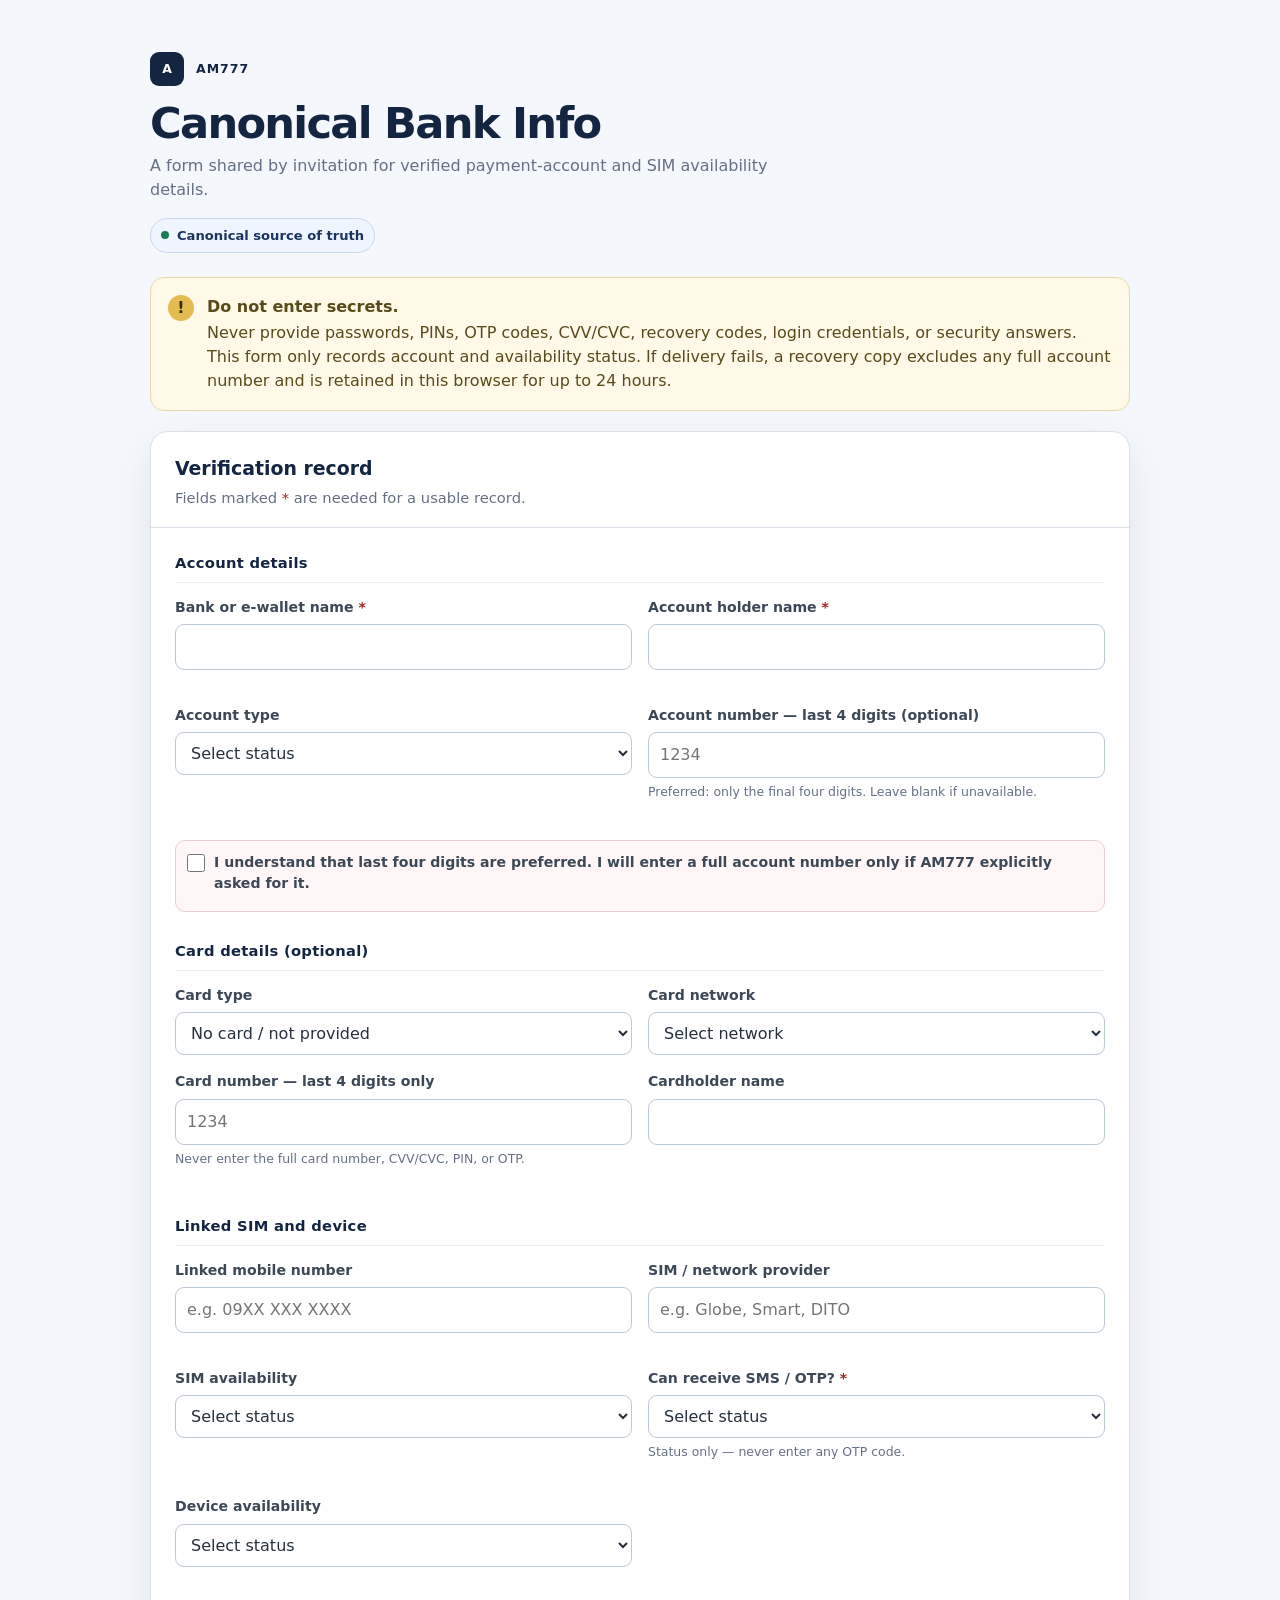
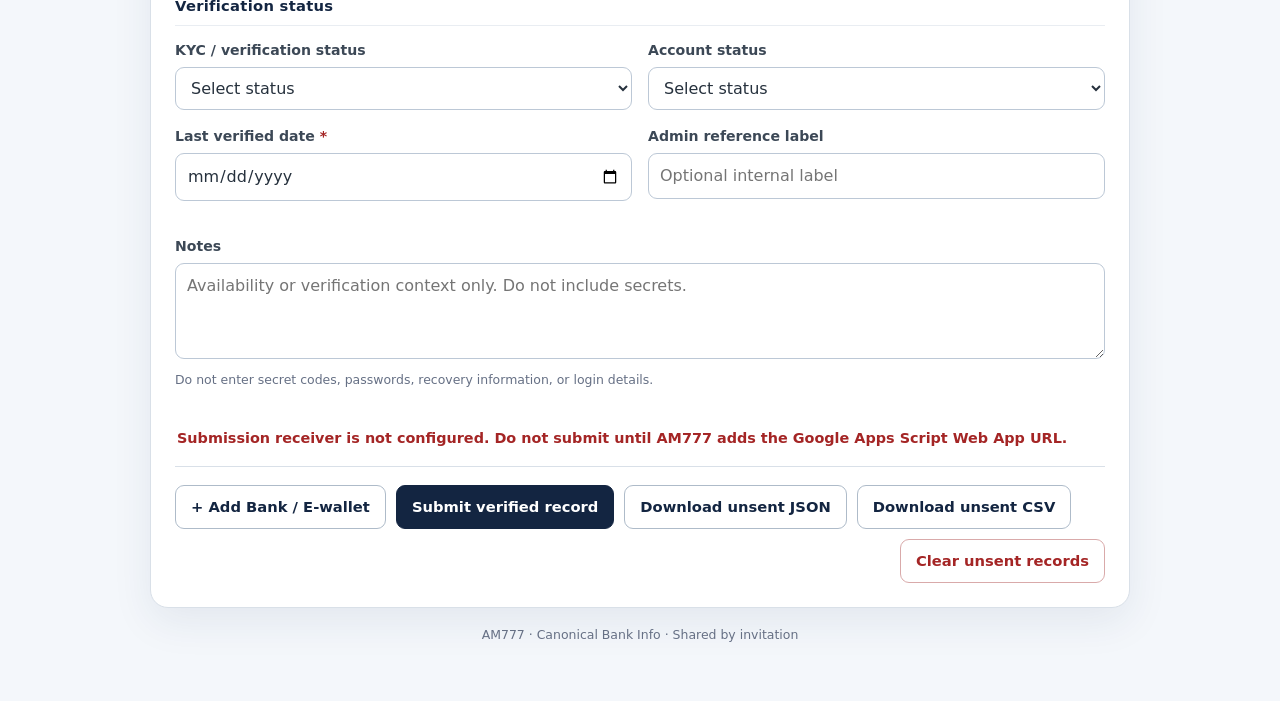
==== canonical-bank-info/index.html @ a67cb8c0 "Deploy AM777 Canonical Bank Info form" ====
<!doctype html>
<html lang="en">
<head>
  <meta charset="utf-8">
  <meta name="viewport" content="width=device-width, initial-scale=1">
  <meta name="description" content="AM777 Canonical Bank Info — privacy-safe account and SIM verification form.">
  <title>Canonical Bank Info | AM777</title>
  <style>
    :root { --navy:#132541; --navy-2:#1b355e; --graphite:#26313d; --muted:#667085; --line:#d9e0e8; --paper:#fff; --wash:#f4f7fb; --danger:#a42525; --success:#126c4a; --focus:#3b82f6; }
    * { box-sizing:border-box; }
    body { margin:0; min-width:320px; background:var(--wash); color:var(--graphite); font:16px/1.5 Inter, ui-sans-serif, system-ui, -apple-system, BlinkMacSystemFont, "Segoe UI", sans-serif; }
    .shell { width:min(100% - 32px, 980px); margin:0 auto; padding:32px 0 56px; }
    .brand { display:flex; align-items:center; gap:12px; color:var(--navy); font-weight:800; letter-spacing:.08em; font-size:.78rem; text-transform:uppercase; }
    .brand-mark { display:grid; place-items:center; width:34px; height:34px; border-radius:9px; background:var(--navy); color:#fff; letter-spacing:0; }
    header { padding:20px 0 24px; }
    h1 { margin:14px 0 6px; color:var(--navy); font-size:clamp(1.8rem, 4vw, 2.7rem); line-height:1.1; letter-spacing:-.04em; }
    .lead { max-width:650px; margin:0; color:var(--muted); }
    .source { display:inline-flex; gap:8px; align-items:center; margin-top:16px; padding:7px 10px; border:1px solid #c9d7ea; border-radius:999px; background:#eef5ff; color:var(--navy-2); font-size:.82rem; font-weight:700; }
    .dot { width:8px; height:8px; border-radius:50%; background:#1c7c54; }
    .notice { display:grid; grid-template-columns:auto 1fr; gap:13px; margin-bottom:20px; padding:17px; border:1px solid #ead7a8; border-radius:14px; background:#fff9e8; color:#594a1b; }
    .notice strong { display:block; margin-bottom:2px; }
    .notice-icon { display:grid; place-items:center; width:26px; height:26px; border-radius:50%; background:#e3bb51; color:#382b0d; font-weight:900; }
    .card { overflow:hidden; border:1px solid var(--line); border-radius:18px; background:var(--paper); box-shadow:0 14px 40px rgba(27,53,94,.08); }
    .card-heading { padding:22px 24px 18px; border-bottom:1px solid var(--line); }
    .card-heading h2 { margin:0; color:var(--navy); font-size:1.18rem; }
    .card-heading p { margin:4px 0 0; color:var(--muted); font-size:.92rem; }
    form { padding:24px; }
    .section { margin:0 0 28px; padding:0; border:0; }
    .section:last-of-type { margin-bottom:20px; }
    legend { width:100%; margin-bottom:14px; padding:0 0 8px; border-bottom:1px solid #e9edf2; color:var(--navy); font-size:.92rem; font-weight:800; letter-spacing:.02em; }
    .grid { display:grid; grid-template-columns:repeat(2,minmax(0,1fr)); gap:16px; }
    .full { grid-column:1/-1; }
    label { display:block; margin-bottom:6px; color:#3c4856; font-size:.88rem; font-weight:700; }
    .required { color:var(--danger); }
    input, select, textarea { width:100%; border:1px solid #bcc8d6; border-radius:9px; background:#fff; color:var(--graphite); font:inherit; padding:10px 11px; transition:border .15s, box-shadow .15s; }
    textarea { min-height:96px; resize:vertical; }
    input:focus, select:focus, textarea:focus, button:focus { outline:3px solid color-mix(in srgb, var(--focus) 26%, transparent); outline-offset:2px; border-color:var(--focus); }
    .help, .error { display:block; margin:5px 0 0; font-size:.78rem; }
    .help { color:var(--muted); }
    .error { min-height:1.1em; color:var(--danger); }
    .toggle-row { display:flex; align-items:flex-start; gap:9px; margin-top:4px; padding:11px; border:1px solid #e7cfcf; border-radius:10px; background:#fff7f7; color:#682525; font-size:.86rem; }
    .toggle-row input { flex:0 0 auto; width:18px; height:18px; margin:2px 0 0; accent-color:var(--navy); }
    .is-hidden { display:none; }
    .status { min-height:24px; margin:0 0 14px; padding:0 2px; color:var(--muted); font-size:.9rem; font-weight:650; }
    .status[data-state="error"] { color:var(--danger); }
    .status[data-state="success"] { color:var(--success); }
    .bank-list { margin:0 0 20px; border:1px solid #c9d7ea; border-radius:12px; background:#f7faff; padding:12px; }
    .bank-list[hidden] { display:none; }
    .bank-list h3 { margin:0 0 8px; color:var(--navy); font-size:.92rem; }
    .bank-list p { margin:0; color:var(--muted); font-size:.84rem; }
    .bank-entry { display:flex; gap:10px; align-items:center; justify-content:space-between; margin-top:8px; padding:10px; border-radius:8px; background:#fff; }
    .bank-entry span { color:var(--muted); font-size:.82rem; }
    .bank-entry button { min-height:32px; padding:5px 9px; font-size:.78rem; }
    .actions { display:flex; flex-wrap:wrap; gap:10px; align-items:center; padding-top:18px; border-top:1px solid var(--line); }
    button { min-height:43px; border:1px solid var(--navy); border-radius:9px; background:var(--navy); color:#fff; cursor:pointer; font:inherit; font-size:.92rem; font-weight:800; padding:10px 15px; }
    button:hover { background:var(--navy-2); }
    button:disabled { cursor:not-allowed; opacity:.6; }
    button.secondary { border-color:#aebbc9; background:#fff; color:var(--navy); }
    button.secondary:hover { background:#f2f6fb; }
    button.danger { margin-left:auto; border-color:#d9aaaa; background:#fff; color:var(--danger); }
    .footer { margin:18px 4px 0; color:var(--muted); font-size:.78rem; text-align:center; }
    @media (max-width:640px) { .shell { width:min(100% - 22px, 980px); padding-top:20px; } .grid { grid-template-columns:1fr; gap:14px; } .full { grid-column:auto; } .card-heading, form { padding:19px 16px; } .actions button { width:100%; } button.danger { margin-left:0; } }
  </style>
</head>
<body>
  <main class="shell">
    <header>
      <div class="brand"><span class="brand-mark">A</span> AM777</div>
      <h1>Canonical Bank Info</h1>
      <p class="lead">A form shared by invitation for verified payment-account and SIM availability details.</p>
      <div class="source"><span class="dot"></span> Canonical source of truth</div>
    </header>

    <aside class="notice" aria-label="Privacy notice">
      <span class="notice-icon" aria-hidden="true">!</span>
      <div><strong>Do not enter secrets.</strong> Never provide passwords, PINs, OTP codes, CVV/CVC, recovery codes, login credentials, or security answers. This form only records account and availability status. If delivery fails, a recovery copy excludes any full account number and is retained in this browser for up to 24 hours.</div>
    </aside>
    <noscript><aside class="notice"><span class="notice-icon" aria-hidden="true">!</span><div><strong>This form requires JavaScript.</strong> Do not enter information until JavaScript is enabled; the form cannot safely validate or submit data without it.</div></aside></noscript>

    <section class="card" aria-labelledby="form-title">
      <div class="card-heading">
        <h2 id="form-title">Verification record</h2>
        <p>Fields marked <span class="required">*</span> are needed for a usable record.</p>
      </div>
      <form id="bank-form" method="post" novalidate>
        <fieldset class="section">
          <legend>Account details</legend>
          <div class="grid">
            <div><label for="bankName">Bank or e-wallet name <span class="required">*</span></label><input id="bankName" name="bankName" autocomplete="organization" required><small class="error" data-error-for="bankName"></small></div>
            <div><label for="accountHolder">Account holder name <span class="required">*</span></label><input id="accountHolder" name="accountHolder" autocomplete="name" required><small class="error" data-error-for="accountHolder"></small></div>
            <div><label for="accountType">Account type</label><select id="accountType" name="accountType"><option value="">Select status</option><option>Savings</option><option>Checking</option><option>E-wallet</option><option>Business</option><option>Other</option></select></div>
            <div id="last-four-row"><label for="accountLastFour">Account number — last 4 digits (optional)</label><input id="accountLastFour" name="accountLastFour" inputmode="numeric" maxlength="4" pattern="[0-9]{4}" placeholder="1234"><small class="help">Preferred: only the final four digits. Leave blank if unavailable.</small><small class="error" data-error-for="accountLastFour"></small></div>
            <div class="full is-hidden" id="full-account-row"><label for="fullAccountNumber">Full account number (optional)</label><input id="fullAccountNumber" name="fullAccountNumber" inputmode="numeric" autocomplete="off" placeholder="Enter only when AM777 explicitly requires it"><small class="help">This is more sensitive. Check the box again to remove it.</small><small class="error" data-error-for="fullAccountNumber"></small></div>
            <div class="full toggle-row"><input id="full-number-consent" name="fullNumberConsent" type="checkbox"><label for="full-number-consent">I understand that last four digits are preferred. I will enter a full account number only if AM777 explicitly asked for it.</label></div>
          </div>
        </fieldset>

        <fieldset class="section">
          <legend>Card details (optional)</legend>
          <div class="grid">
            <div><label for="cardType">Card type</label><select id="cardType" name="cardType"><option value="">No card / not provided</option><option>Debit</option><option>Credit</option><option>Prepaid</option><option>Virtual</option></select></div>
            <div><label for="cardNetwork">Card network</label><select id="cardNetwork" name="cardNetwork"><option value="">Select network</option><option>Visa</option><option>Mastercard</option><option>JCB</option><option>UnionPay</option><option>Other</option></select></div>
            <div><label for="cardLastFour">Card number — last 4 digits only</label><input id="cardLastFour" name="cardLastFour" inputmode="numeric" maxlength="4" pattern="[0-9]{4}" placeholder="1234"><small class="help">Never enter the full card number, CVV/CVC, PIN, or OTP.</small><small class="error" data-error-for="cardLastFour"></small></div>
            <div><label for="cardholderName">Cardholder name</label><input id="cardholderName" name="cardholderName" autocomplete="cc-name"><small class="error" data-error-for="cardholderName"></small></div>
          </div>
        </fieldset>

        <fieldset class="section">
          <legend>Linked SIM and device</legend>
          <div class="grid">
            <div><label for="linkedMobile">Linked mobile number</label><input id="linkedMobile" name="linkedMobile" inputmode="tel" autocomplete="tel" placeholder="e.g. 09XX XXX XXXX"><small class="error" data-error-for="linkedMobile"></small></div>
            <div><label for="simProvider">SIM / network provider</label><input id="simProvider" name="simProvider" aria-describedby="simProvider-error" placeholder="e.g. Globe, Smart, DITO"><small class="error" id="simProvider-error" data-error-for="simProvider"></small></div>
            <div><label for="simAvailability">SIM availability</label><select id="simAvailability" name="simAvailability"><option value="">Select status</option><option>Available</option><option>Unavailable</option><option>Temporarily unavailable</option><option>Unknown</option></select></div>
            <div><label for="otpCapability">Can receive SMS / OTP? <span class="required">*</span></label><select id="otpCapability" name="otpCapability" required><option value="">Select status</option><option value="yes">Yes</option><option value="no">No</option><option value="unknown">Unknown</option></select><small class="help">Status only — never enter any OTP code.</small><small class="error" data-error-for="otpCapability"></small></div>
            <div><label for="deviceAvailability">Device availability</label><select id="deviceAvailability" name="deviceAvailability"><option value="">Select status</option><option>Available</option><option>Unavailable</option><option>Shared</option><option>Unknown</option></select></div>
          </div>
        </fieldset>

        <fieldset class="section">
          <legend>Verification status</legend>
          <div class="grid">
            <div><label for="kycStatus">KYC / verification status</label><select id="kycStatus" name="kycStatus"><option value="">Select status</option><option>Verified</option><option>Pending</option><option>Not verified</option><option>Unknown</option></select></div>
            <div><label for="accountStatus">Account status</label><select id="accountStatus" name="accountStatus"><option value="">Select status</option><option>Active</option><option>Inactive</option><option>Restricted</option><option>Unknown</option></select></div>
            <div><label for="lastVerifiedDate">Last verified date <span class="required">*</span></label><input id="lastVerifiedDate" name="lastVerifiedDate" type="date" required><small class="error" data-error-for="lastVerifiedDate"></small></div>
            <div><label for="adminReference">Admin reference label</label><input id="adminReference" name="adminReference" aria-describedby="adminReference-error" placeholder="Optional internal label"><small class="error" id="adminReference-error" data-error-for="adminReference"></small></div>
            <div class="full"><label for="notes">Notes</label><textarea id="notes" name="notes" maxlength="800" placeholder="Availability or verification context only. Do not include secrets."></textarea><small class="help">Do not enter secret codes, passwords, recovery information, or login details.</small><small class="error" data-error-for="notes"></small></div>
          </div>
        </fieldset>

        <section class="bank-list" id="bank-list" hidden aria-live="polite"><h3 id="bank-list-title">Banks ready to send</h3><div id="bank-list-items"></div></section>
        <p class="status" id="status" role="status" aria-live="polite">Your record is sent only after the secure AM777 receiver confirms it.</p>
        <div class="actions">
          <button class="secondary" type="button" id="add-bank">+ Add Bank / E-wallet</button>
          <button type="submit" id="submit-button">Submit verified record</button>
          <button class="secondary" type="button" id="download-json">Download unsent JSON</button>
          <button class="secondary" type="button" id="download-csv">Download unsent CSV</button>
          <button class="danger" type="button" id="clear-local">Clear unsent records</button>
        </div>
      </form>
    </section>
    <p class="footer">AM777 · Canonical Bank Info · Shared by invitation</p>
  </main>

  <script>
    (() => {
      'use strict';
      const APPS_SCRIPT_URL = ''; // Paste the deployed Google Apps Script Web App URL before publishing.
      const STORAGE_KEY = 'am777-canonical-bank-info-unsent-v1';
      const SECRET_PATTERN = /\b(?:password|passcode|pin|otp(?:\s*code)?|cvv|cvc|recovery\s*code|security\s*answer|login\s*(?:credential|password))\b/i;
      const api = {
        containsLikelySecret(value) { return SECRET_PATTERN.test(String(value || '')); },
        validateForm(data) {
          const errors = {};
          const required = [['bankName', 'Bank or e-wallet name is required.'], ['accountHolder', 'Account holder name is required.'], ['otpCapability', 'Select the SMS / OTP status.'], ['lastVerifiedDate', 'Last verified date is required.']];
          required.forEach(([key, message]) => { if (!String(data[key] || '').trim()) errors[key] = message; });
          const fullMode = data.fullNumberConsent === 'on' || data.fullNumberConsent === true;
          const accountValue = String(fullMode ? data.fullAccountNumber : data.accountLastFour || '').trim();
          if (fullMode && accountValue) {
            const accountDigits = accountValue.replace(/\D/g, '');
            if (!/^\d[\d -]*\d$/.test(accountValue) || accountDigits.length < 8 || accountDigits.length > 30) errors.fullAccountNumber = 'Enter 8–30 digits using digits, spaces, or hyphens.';
          } else if (!fullMode && accountValue && !/^\d{4}$/.test(accountValue)) errors.accountLastFour = 'Enter exactly four digits or leave this blank.';
          const cardLastFour = String(data.cardLastFour || '').trim();
          if (cardLastFour && !/^\d{4}$/.test(cardLastFour)) errors.cardLastFour = 'Enter exactly four digits or leave this blank.';
          const phone = String(data.linkedMobile || '').trim();
          const phoneDigits = phone.replace(/\D/g, '');
          if (phone && (!/^[+\d][\d ()-]*$/.test(phone) || phoneDigits.length < 7 || phoneDigits.length > 16)) errors.linkedMobile = 'Enter a valid mobile number or leave it blank.';
          const verifiedDate = String(data.lastVerifiedDate || '').trim();
          const parsedDate = new Date(verifiedDate + 'T00:00:00');
          if (verifiedDate && (!/^\d{4}-\d{2}-\d{2}$/.test(verifiedDate) || Number.isNaN(parsedDate.getTime()))) errors.lastVerifiedDate = 'Enter a valid last verified date.';
          else if (verifiedDate && parsedDate.getTime() > new Date().setHours(23, 59, 59, 999)) errors.lastVerifiedDate = 'Last verified date cannot be in the future.';
          ['bankName', 'accountHolder', 'adminReference', 'notes', 'simProvider', 'cardholderName'].forEach((key) => { if (api.containsLikelySecret(data[key])) errors[key] = 'Remove secret information. This form must not contain passwords, PINs, codes, or login details.'; });
          return { valid: Object.keys(errors).length === 0, errors };
        },
        buildPayload(data) {
          const now = new Date().toISOString();
          const fullMode = data.fullNumberConsent === 'on' || data.fullNumberConsent === true;
          return {
            schemaVersion: '1.0', submissionId: window.crypto?.randomUUID?.() || `cbi-${Date.now()}-${Math.random().toString(16).slice(2)}`,
            submittedAt: now, source: 'canonical-bank-info-github-pages',
            bankName: String(data.bankName || '').trim(), accountHolder: String(data.accountHolder || '').trim(), accountType: String(data.accountType || '').trim(),
            accountNumberMode: fullMode ? 'full' : 'last4', accountLastFour: fullMode ? '' : String(data.accountLastFour || '').trim(), fullAccountNumber: fullMode ? String(data.fullAccountNumber || '').trim() : '',
            cardType: String(data.cardType || '').trim(), cardNetwork: String(data.cardNetwork || '').trim(), cardLastFour: String(data.cardLastFour || '').trim(), cardholderName: String(data.cardholderName || '').trim(),
            linkedMobile: String(data.linkedMobile || '').trim(), simProvider: String(data.simProvider || '').trim(), simAvailability: String(data.simAvailability || '').trim(), otpCapability: String(data.otpCapability || '').trim(),
            deviceAvailability: String(data.deviceAvailability || '').trim(), kycStatus: String(data.kycStatus || '').trim(), accountStatus: String(data.accountStatus || '').trim(), notes: String(data.notes || '').trim(),
            lastVerifiedDate: String(data.lastVerifiedDate || '').trim(), adminReference: String(data.adminReference || '').trim()
          };
        },
        buildBatch(stagedBanks, currentData) {
          return { schemaVersion: '1.1', submissionId: window.crypto?.randomUUID?.() || `cbi-batch-${Date.now()}`, submittedAt: new Date().toISOString(), source: 'canonical-bank-info-github-pages', banks: [...stagedBanks, api.buildPayload(currentData)] };
        },
        isAcceptedResponse(result) { return Boolean(result && (result.ok === true || result.success === true) && typeof result.recordId === 'string' && result.recordId.trim()); },
        getFallbackRecords() { try { const records = JSON.parse(localStorage.getItem(STORAGE_KEY) || '[]'); const validRecords = Array.isArray(records) ? records.filter(record => !record.expiresAt || new Date(record.expiresAt).getTime() > Date.now()) : []; if (validRecords.length !== records.length) localStorage.setItem(STORAGE_KEY, JSON.stringify(validRecords)); return validRecords; } catch { return []; } },
        sanitizeFallback(payload) { const scrub = (record) => ({ ...record, fullAccountNumber: '', accountNumberMode: record.accountNumberMode === 'full' ? 'full-not-stored-locally' : record.accountNumberMode }); return payload.banks ? { ...payload, banks: payload.banks.map(scrub) } : scrub(payload); },
        saveFallback(payload) { const records = api.getFallbackRecords(); const safeCopy = { ...api.sanitizeFallback(payload), expiresAt: new Date(Date.now() + 24 * 60 * 60 * 1000).toISOString() }; records.push(safeCopy); localStorage.setItem(STORAGE_KEY, JSON.stringify(records)); return records; },
        async submitRecord(payload) {
          if (!APPS_SCRIPT_URL || APPS_SCRIPT_URL.includes('PASTE_')) throw new Error('Submission receiver is not configured.');
          const response = await fetch(APPS_SCRIPT_URL, { method: 'POST', body: new URLSearchParams({ payload: JSON.stringify(payload) }) });
          if (!response.ok) throw new Error(`Receiver returned ${response.status}.`);
          const result = await response.json();
          if (!api.isAcceptedResponse(result)) throw new Error(result?.message || 'Receiver did not provide a verified record confirmation.');
          return result;
        },
        downloadJSON(records) { downloadFile(JSON.stringify(records, null, 2), 'canonical-bank-info-unsent.json', 'application/json'); },
        downloadCSV(records) { const keys = Object.keys(records[0] || {}); const csv = [keys.join(','), ...records.map(record => keys.map(key => api.csvValue(record[key])).join(','))].join('\n'); downloadFile(csv, 'canonical-bank-info-unsent.csv', 'text/csv'); },
        csvValue(value) { const text = String(value ?? ''); const neutralized = /^[=+\-@]/.test(text) ? `'${text}` : text; return /[",\n]/.test(neutralized) ? `"${neutralized.replace(/"/g, '""')}"` : neutralized; }
      };
      window.CanonicalBankInfo = api;

      function downloadFile(content, filename, type) { const blob = new Blob([content], { type: `${type};charset=utf-8` }); const link = document.createElement('a'); link.href = URL.createObjectURL(blob); link.download = filename; document.body.appendChild(link); link.click(); link.remove(); URL.revokeObjectURL(link.href); }

      document.addEventListener('DOMContentLoaded', () => {
        const form = document.querySelector('#bank-form'); const status = document.querySelector('#status'); const submitButton = document.querySelector('#submit-button'); const addBankButton = document.querySelector('#add-bank'); const bankList = document.querySelector('#bank-list'); const bankListItems = document.querySelector('#bank-list-items'); const consent = document.querySelector('#full-number-consent'); const lastFourRow = document.querySelector('#last-four-row'); const fullRow = document.querySelector('#full-account-row'); const lastFour = document.querySelector('#accountLastFour'); const fullNumber = document.querySelector('#fullAccountNumber'); const stagedBanks = [];
        const setStatus = (message, state = '') => { status.textContent = message; status.dataset.state = state; };
        const showErrors = (errors) => { let firstInvalid; document.querySelectorAll('[data-error-for]').forEach(el => { const key = el.dataset.errorFor; const message = errors[key] || ''; el.textContent = message; const input = form.elements.namedItem(key); if (input) { input.setAttribute('aria-invalid', message ? 'true' : 'false'); if (message && !firstInvalid) firstInvalid = input; } }); return firstInvalid; };
        const syncNumberMode = () => { const fullMode = consent.checked; lastFourRow.classList.toggle('is-hidden', fullMode); fullRow.classList.toggle('is-hidden', !fullMode); lastFour.required = false; fullNumber.required = false; if (fullMode) lastFour.value = ''; else fullNumber.value = ''; };
        const currentData = () => Object.fromEntries(new FormData(form).entries());
        const validateCurrent = () => { const validation = api.validateForm(currentData()); const firstInvalid = showErrors(validation.errors); if (!validation.valid) { setStatus('Please correct the highlighted fields. Do not enter secrets.', 'error'); firstInvalid?.focus(); } return validation; };
        const renderStagedBanks = () => { bankList.hidden = stagedBanks.length === 0; bankListItems.replaceChildren(); stagedBanks.forEach((bank, index) => { const row = document.createElement('div'); row.className = 'bank-entry'; const description = document.createElement('div'); const title = document.createElement('strong'); title.textContent = bank.bankName || 'Bank record'; const detail = document.createElement('span'); detail.textContent = ` · ${bank.accountHolder || 'No holder'} · ${bank.accountLastFour ? `•••• ${bank.accountLastFour}` : 'Full number entered'}`; description.append(title, detail); const remove = document.createElement('button'); remove.type = 'button'; remove.className = 'secondary'; remove.textContent = 'Remove'; remove.addEventListener('click', () => { stagedBanks.splice(index, 1); renderStagedBanks(); setStatus(`${stagedBanks.length} bank record(s) ready to send.`); }); row.append(description, remove); bankListItems.append(row); }); };
        const clearCurrentBank = () => { form.reset(); syncNumberMode(); showErrors({}); };
        consent.addEventListener('change', syncNumberMode);
        if (!APPS_SCRIPT_URL || APPS_SCRIPT_URL.includes('PASTE_')) setStatus('Submission receiver is not configured. Do not submit until AM777 adds the Google Apps Script Web App URL.', 'error');
        form.addEventListener('submit', async (event) => {
          event.preventDefault(); if (submitButton.disabled) return;
          const validation = validateCurrent(); if (!validation.valid) return;
          const payload = api.buildBatch(stagedBanks, currentData()); submitButton.disabled = true; addBankButton.disabled = true; setStatus(`Sending ${payload.banks.length} verified bank record(s)…`);
          try { const result = await api.submitRecord(payload); stagedBanks.splice(0); clearCurrentBank(); renderStagedBanks(); setStatus(`${payload.banks.length} bank record(s) sent to AM777 · Reference ${result.recordId}.`, 'success'); }
          catch (error) { try { api.saveFallback(payload); setStatus(`${error.message} A limited recovery copy was saved locally for 24 hours; it excludes any full account number. Use “Download unsent JSON” only through AM777’s approved channel.`, 'error'); } catch { setStatus(`${error.message} This browser could not save a recovery copy. Your entered data remains in this open form; do not close it until you can use AM777’s approved channel.`, 'error'); } }
          finally { submitButton.disabled = false; addBankButton.disabled = false; }
        });
        addBankButton.addEventListener('click', () => { const validation = validateCurrent(); if (!validation.valid) return; stagedBanks.push(api.buildPayload(currentData())); clearCurrentBank(); renderStagedBanks(); setStatus(`${stagedBanks.length} bank record(s) ready. Add another bank or complete the next record and submit all.`); document.querySelector('#bankName').focus(); });
        document.querySelector('#download-json').addEventListener('click', () => { const records = api.getFallbackRecords(); if (!records.length) return setStatus('There are no unsent records to download.'); api.downloadJSON(records); setStatus(`${records.length} unsent record(s) downloaded as JSON.`); });
        document.querySelector('#download-csv').addEventListener('click', () => { const records = api.getFallbackRecords(); if (!records.length) return setStatus('There are no unsent records to download.'); api.downloadCSV(records); setStatus(`${records.length} unsent record(s) downloaded as CSV.`); });
        document.querySelector('#clear-local').addEventListener('click', () => { const count = api.getFallbackRecords().length; if (!count) return setStatus('There are no unsent records to clear.'); if (window.confirm(`Clear ${count} unsent record(s) from this browser? This cannot be undone.`)) { localStorage.removeItem(STORAGE_KEY); setStatus('Unsent local records cleared.'); } });
      });
    })();
  </script>
</body>
</html>
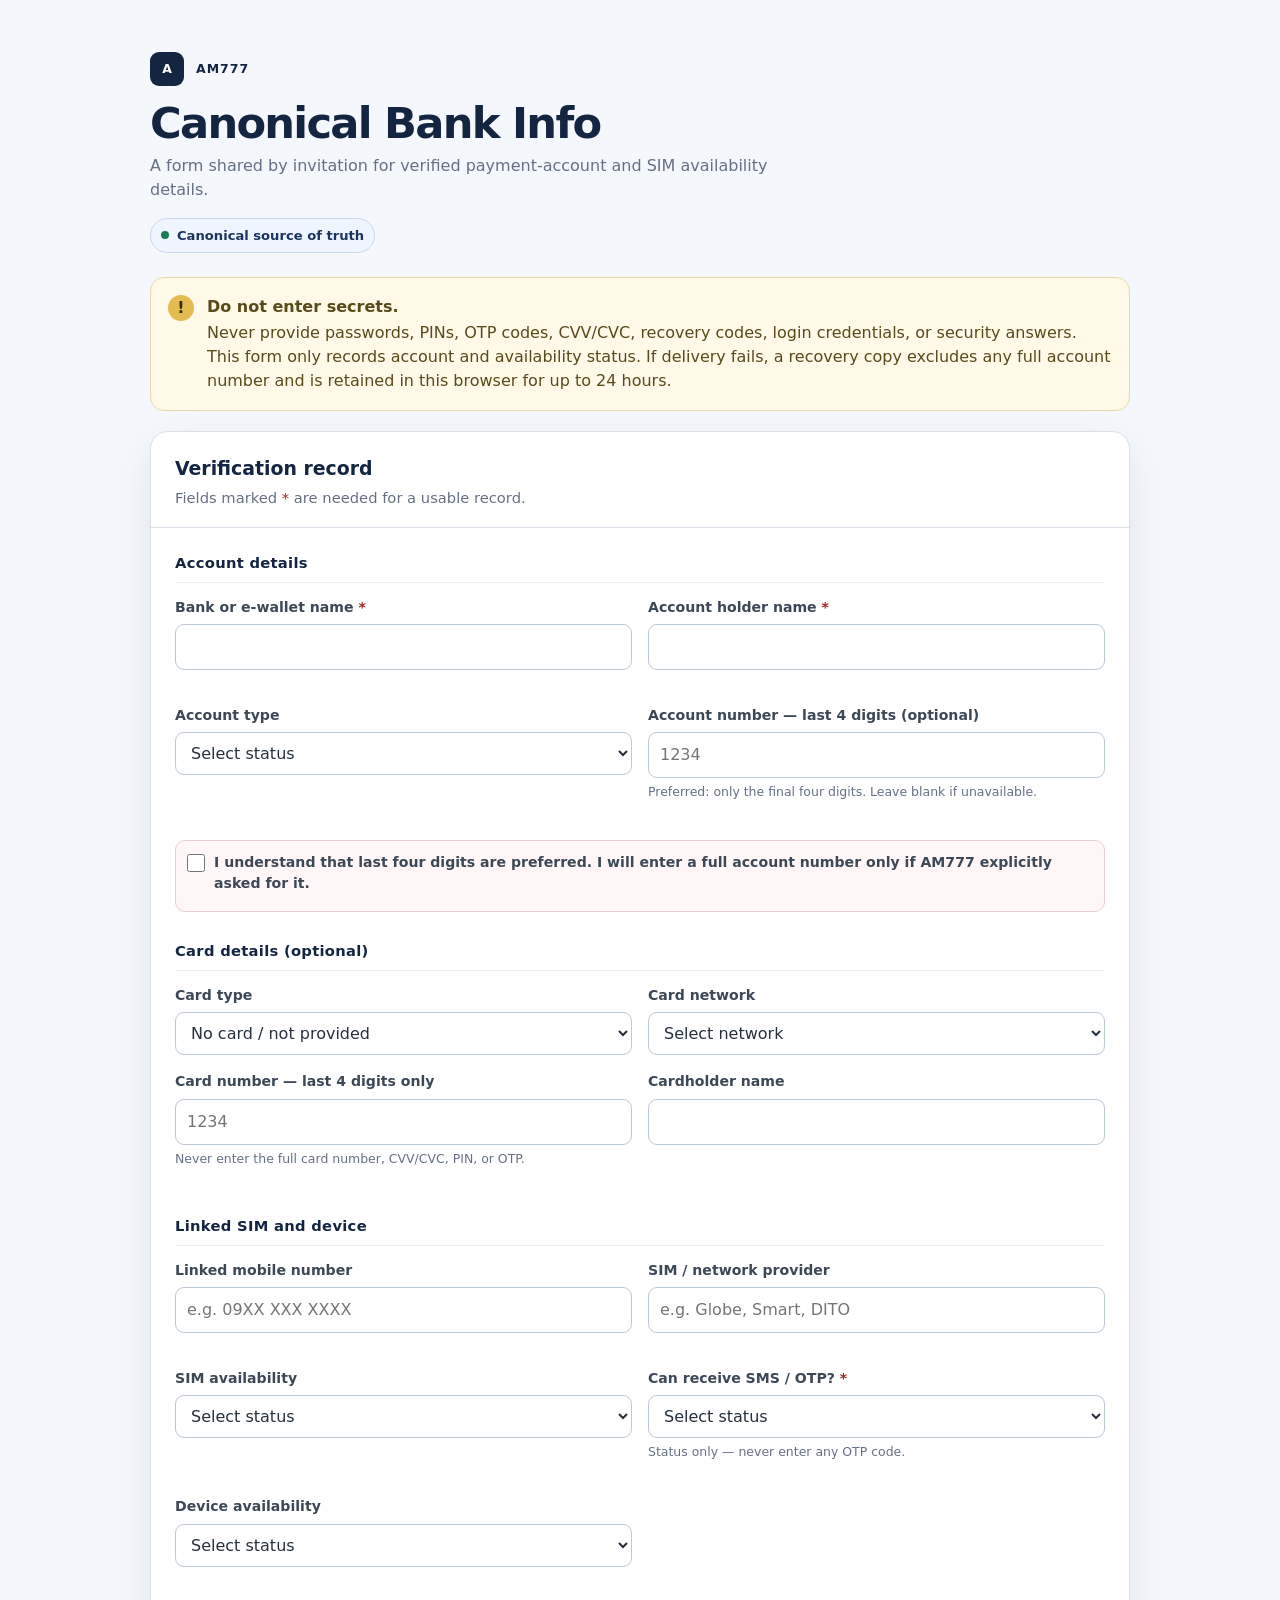
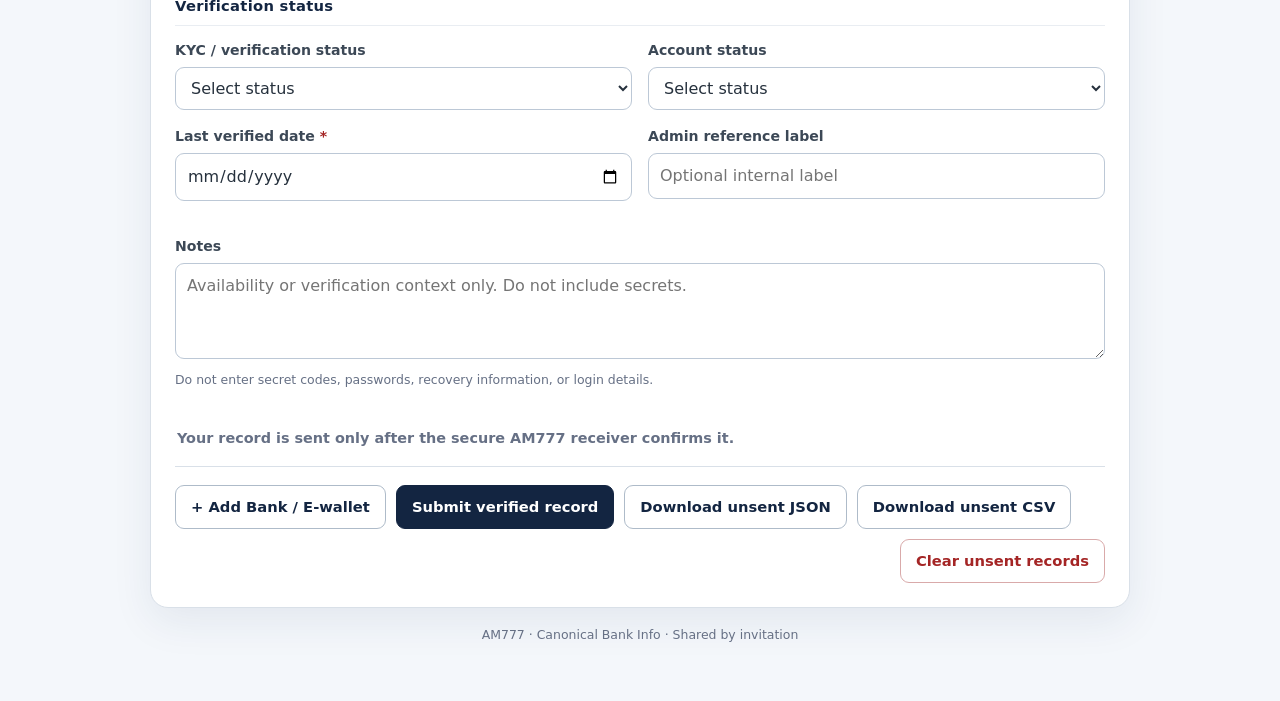
==== commit a2055fab: "Connect canonical bank form to Apps Script" ====
--- a/canonical-bank-info/index.html
+++ b/canonical-bank-info/index.html
@@ -144,7 +144,7 @@
   <script>
     (() => {
       'use strict';
-      const APPS_SCRIPT_URL = ''; // Paste the deployed Google Apps Script Web App URL before publishing.
+      const APPS_SCRIPT_URL = 'https://script.google.com/macros/s/AKfycbxY9xcwENMWKqrDzpBhmGLt2mdigOrfz_GAzF0e1X-9q15oXATob30TjWCzi2jw1wv-/exec';
       const STORAGE_KEY = 'am777-canonical-bank-info-unsent-v1';
       const SECRET_PATTERN = /\b(?:password|passcode|pin|otp(?:\s*code)?|cvv|cvc|recovery\s*code|security\s*answer|login\s*(?:credential|password))\b/i;
       const api = {
